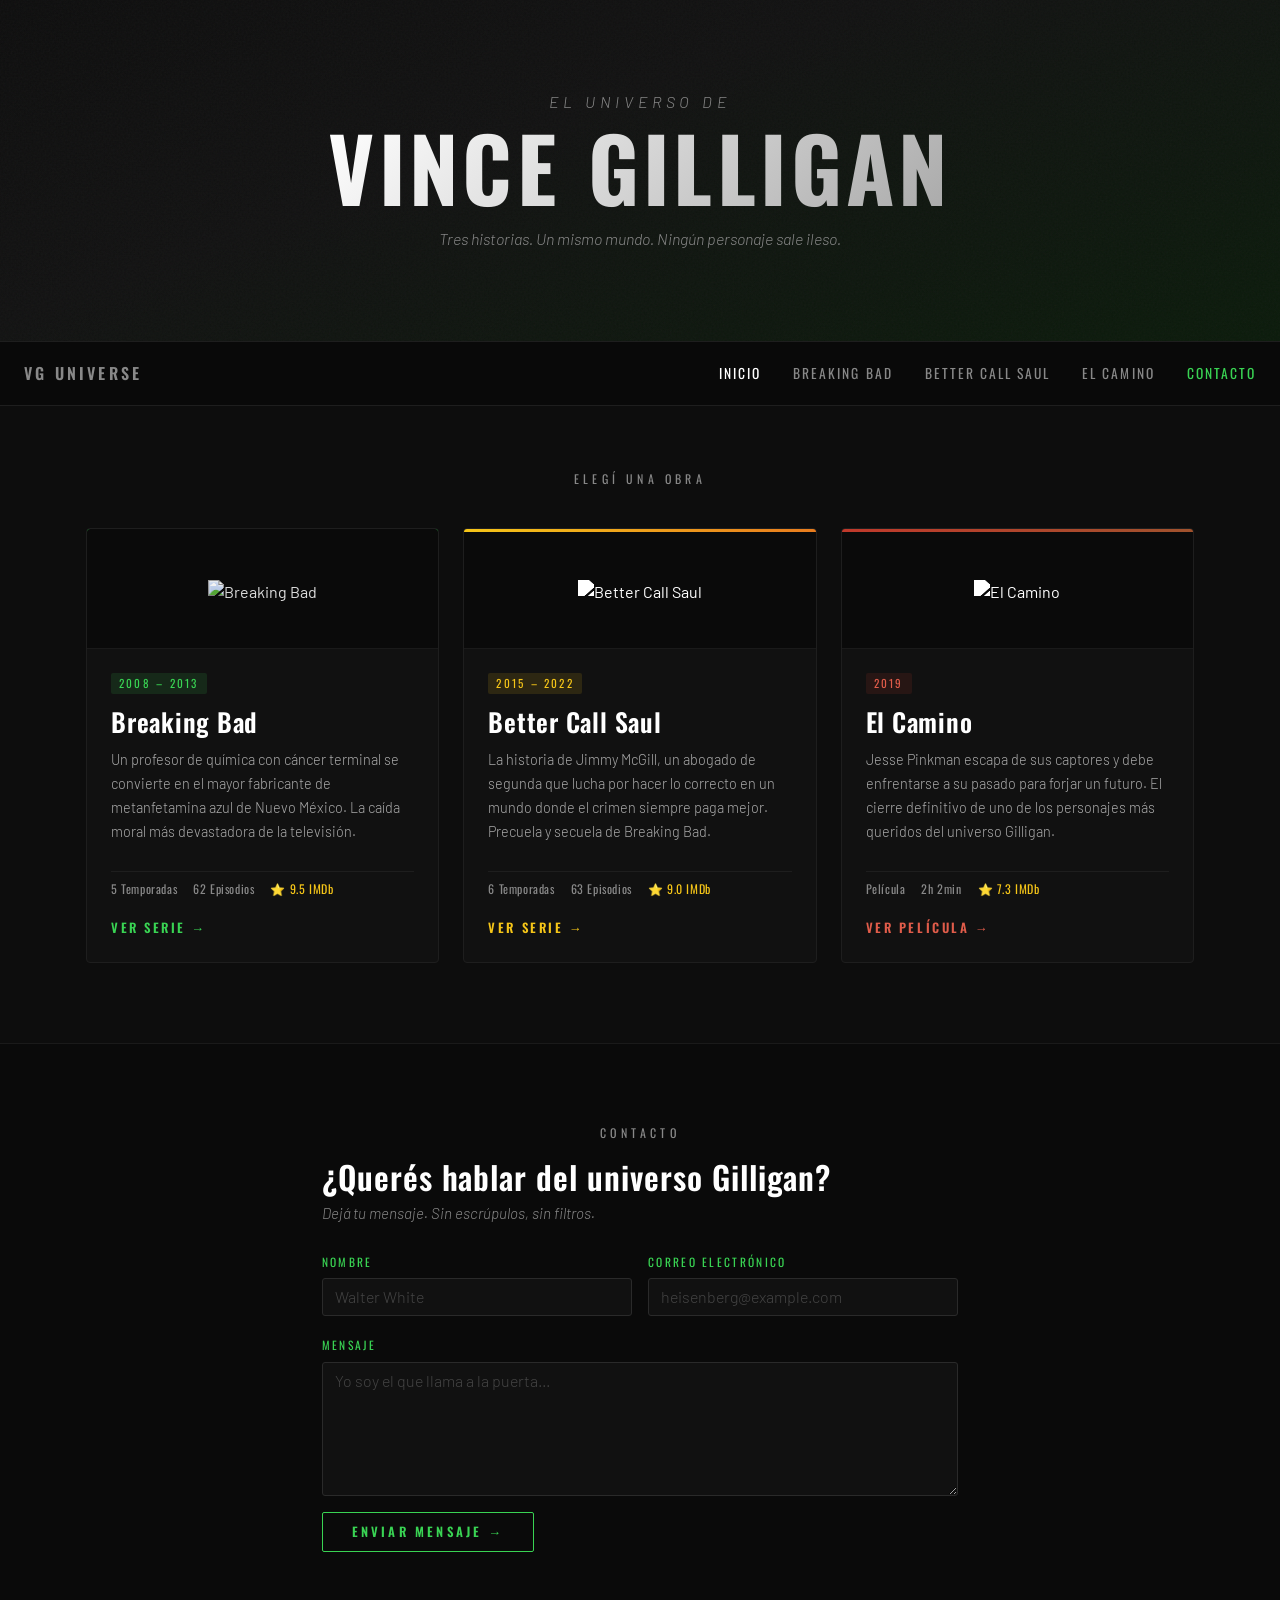
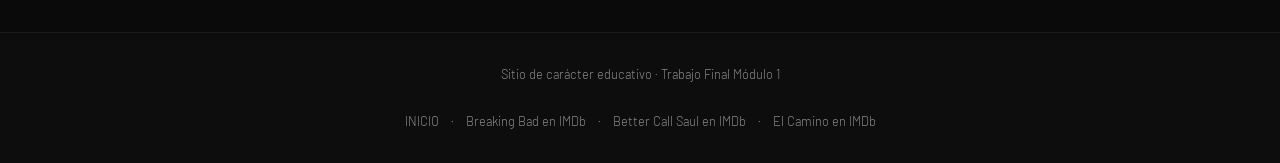
==== index.html @ 780919a8 "PAGINA VINCE GILLIGAN" ====
<!DOCTYPE html>
<html lang="es">
<head>
  <meta charset="UTF-8">
  <meta name="viewport" content="width=device-width, initial-scale=1.0">
  <title>El Universo de Vince Gilligan</title>
  <link rel="stylesheet" href="https://cdn.jsdelivr.net/npm/bootstrap@5.3.3/dist/css/bootstrap.min.css">
  <link href="https://fonts.googleapis.com/css2?family=Oswald:wght@400;600;700&family=Barlow:ital,wght@0,300;0,400;1,300&display=swap" rel="stylesheet">
  <link rel="stylesheet" href="index.css">
</head>
<body>

  <header>
    <div class="header-inner">
      <p class="header-eyebrow">El universo de</p>
      <h1 class="header-title">Vince Gilligan</h1>
      <p class="header-sub">Tres historias. Un mismo mundo. Ningún personaje sale ileso.</p>
    </div>
    <div class="header-noise"></div>
  </header>

  <nav class="navbar navbar-expand-md sticky-top vg-navbar">
    <div class="container-fluid px-4">
      <a href="index.html" class="navbar-brand nav-brand">VG Universe</a>
      <button class="navbar-toggler vg-toggler" type="button"
              data-bs-toggle="collapse" data-bs-target="#navMenu"
              aria-controls="navMenu" aria-expanded="false" aria-label="Navegación">
        <span class="toggler-bar"></span>
        <span class="toggler-bar"></span>
        <span class="toggler-bar"></span>
      </button>
      <div class="collapse navbar-collapse" id="navMenu" >
        <div class="nav-links ms-auto">
          <a href="index.html" class="active">INICIO</a>
          <a href="BB.html">Breaking Bad</a>
          <a href="BCS.html">Better Call Saul</a>
          <a href="EC.html">El Camino</a>
          <a href="#contacto" class="nav-contact">Contacto</a>
        </div>
      </div>
    </div>
  </nav>

  <main class="cards-section">
    <p class="section-label">Elegí una obra</p>
    <div class="container-xl px-3">
      <div class="row g-4 justify-content-center">

        <!-- Breaking Bad -->
        <div class="col-12 col-md-6 col-lg-4 d-flex">
          <a href="BB.html" class="show-card bb-card w-100">
            <div class="card-glow bb-glow"></div>
            <div class="card-img-wrap bb-logo-container">
              <img src="INDEXIMG/LOGOGRISBB.png" alt="Breaking Bad" class="show-logo logo-gray">
              <img src="https://upload.wikimedia.org/wikipedia/commons/thumb/7/77/Breaking_Bad_logo.svg/1280px-Breaking_Bad_logo.svg.png" alt="Breaking Bad" class="show-logo logo-green">
            </div>
            <div class="card-body">
              <span class="card-tag bb-tag">2008 – 2013</span>
              <h2 class="card-title">Breaking Bad</h2>
              <p class="card-desc">Un profesor de química con cáncer terminal se convierte en el mayor fabricante de metanfetamina azul de Nuevo México. La caída moral más devastadora de la televisión.</p>
              <div class="card-meta">
                <span>5 Temporadas</span>
                <span>62 Episodios</span>
                <span class="imdb-badge">⭐ 9.5 IMDb</span>
              </div>
              <div class="card-cta bb-cta">Ver serie →</div>
            </div>
          </a>
        </div>

        <!-- Better Call Saul -->
        <div class="col-12 col-md-6 col-lg-4 d-flex">
          <a href="BCS.html" class="show-card bcs-card w-100">
            <div class="card-glow bcs-glow"></div>
            <div class="card-img-wrap">
              <img src="https://www.freelogovectors.net/wp-content/uploads/2023/09/better-call-saul-logo-freelogovectors.net_.png" alt="Better Call Saul" class="show-logo bcs-logo">
            </div>
            <div class="card-body">
              <span class="card-tag bcs-tag">2015 – 2022</span>
              <h2 class="card-title">Better Call Saul</h2>
              <p class="card-desc">La historia de Jimmy McGill, un abogado de segunda que lucha por hacer lo correcto en un mundo donde el crimen siempre paga mejor. Precuela y secuela de Breaking Bad.</p>
              <div class="card-meta">
                <span>6 Temporadas</span>
                <span>63 Episodios</span>
                <span class="imdb-badge">⭐ 9.0 IMDb</span>
              </div>
              <div class="card-cta bcs-cta">Ver serie →</div>
            </div>
          </a>
        </div>

        <!-- El Camino -->
        <div class="col-12 col-md-6 col-lg-4 d-flex">
          <a href="EC.html" class="show-card ec-card w-100">
            <div class="card-glow ec-glow"></div>
            <div class="card-img-wrap">
              <img src="https://image.tmdb.org/t/p/original/qfAuSn7X34Ut09UqbxxXIEUAgaK.png" alt="El Camino" class="show-logo ec-logo">
            </div>
            <div class="card-body">
              <span class="card-tag ec-tag">2019</span>
              <h2 class="card-title">El Camino</h2>
              <p class="card-desc">Jesse Pinkman escapa de sus captores y debe enfrentarse a su pasado para forjar un futuro. El cierre definitivo de uno de los personajes más queridos del universo Gilligan.</p>
              <div class="card-meta">
                <span>Película</span>
                <span>2h 2min</span>
                <span class="imdb-badge">⭐ 7.3 IMDb</span>
              </div>
              <div class="card-cta ec-cta">Ver película →</div>
            </div>
          </a>
        </div>

      </div>
    </div>
  </main>

  <!-- SECCIÓN CONTACTO -->
  <section id="contacto" class="contact-section">
    <div class="container-xl px-3">
      <div class="row justify-content-center">
        <div class="col-12 col-lg-7">
          <p class="section-label mb-3">Contacto</p>
          <h2 class="contact-title">¿Querés hablar del universo Gilligan?</h2>
          <p class="contact-sub">Dejá tu mensaje. Sin escrúpulos, sin filtros.</p>
          <div class="row g-3 mt-1">
            <div class="col-12 col-sm-6">
              <label class="form-label vg-label" for="nombre">Nombre</label>
              <input type="text" id="nombre" class="form-control vg-input" placeholder="Walter White">
            </div>
            <div class="col-12 col-sm-6">
              <label class="form-label vg-label" for="email">Correo electrónico</label>
              <input type="email" id="email" class="form-control vg-input" placeholder="heisenberg@example.com">
            </div>
            <div class="col-12">
              <label class="form-label vg-label" for="mensaje">Mensaje</label>
              <textarea id="mensaje" class="form-control vg-input" rows="5" placeholder="Yo soy el que llama a la puerta..."></textarea>
            </div>
            <div class="col-12">
              <button type="button" class="btn vg-btn">Enviar mensaje →</button>
            </div>
          </div>
        </div>
      </div>
    </div>
  </section>

  <footer>
    <p>Sitio de carácter educativo · Trabajo Final Módulo 1</p>
    <div class="footer-links">
      <a href="index.html">INICIO</a>
      <span>·</span>
      <a href="https://www.imdb.com/title/tt0903747/" target="_blank">Breaking Bad en IMDb</a>
      <span>·</span>
      <a href="https://www.imdb.com/title/tt3032476/" target="_blank">Better Call Saul en IMDb</a>
      <span>·</span>
      <a href="https://www.imdb.com/title/tt9243946/" target="_blank">El Camino en IMDb</a>
    </div>
  </footer>

  <script src="https://cdn.jsdelivr.net/npm/bootstrap@5.3.3/dist/js/bootstrap.bundle.min.js"></script>
</body>
</html>
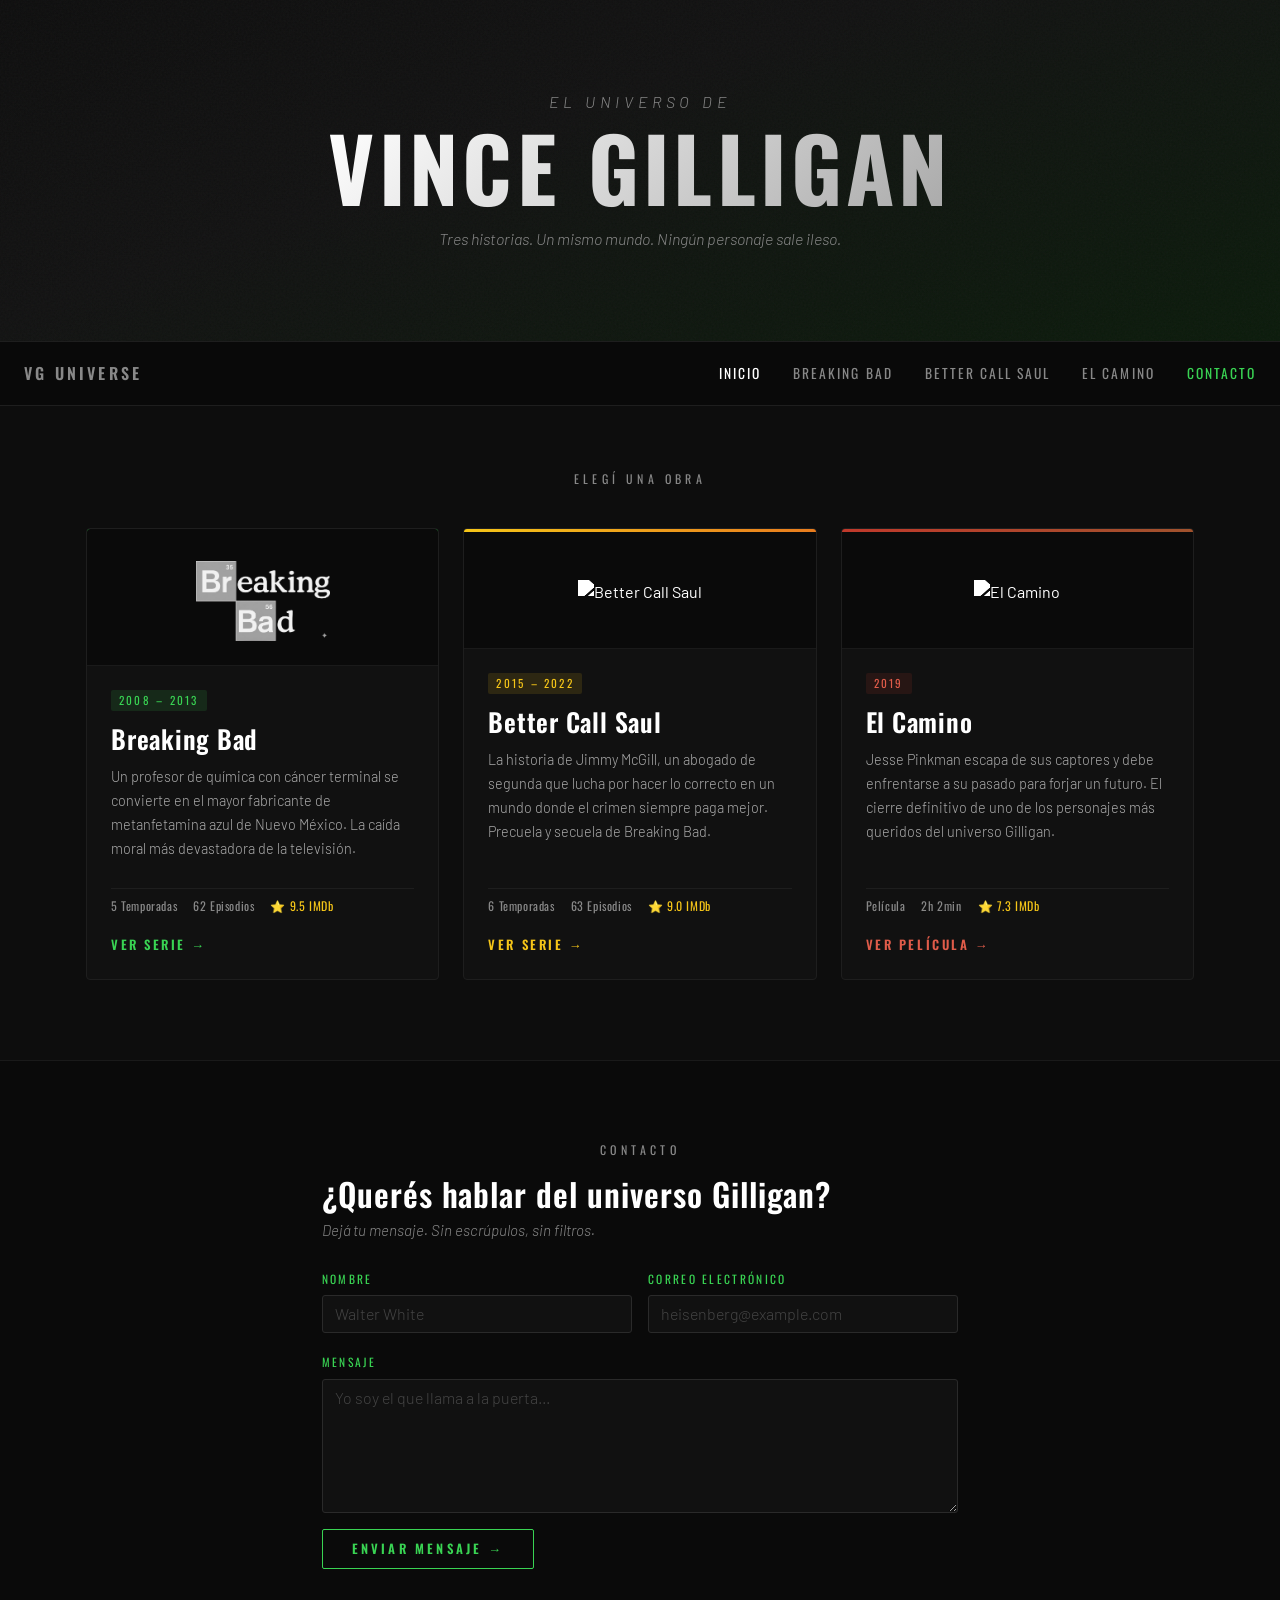
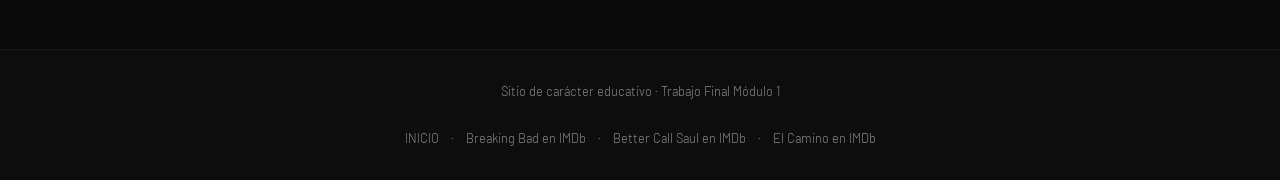
==== commit 368381ef: "Añadir página de contacto y actualizar navegación" ====
--- a/index.html
+++ b/index.html
@@ -35,7 +35,7 @@
           <a href="BB.html">Breaking Bad</a>
           <a href="BCS.html">Better Call Saul</a>
           <a href="EC.html">El Camino</a>
-          <a href="#contacto" class="nav-contact">Contacto</a>
+          <a href="contacto.html" class="nav-contact">Contacto</a>
         </div>
       </div>
     </div>
--- a/index.css
+++ b/index.css
@@ -0,0 +1,224 @@
+
+
+:root {
+  --bb-green:   #39d353;
+  --bcs-yellow: #f5c518;
+  --bcs-orange: #e87c1e;
+  --ec-red:     #c0392b;
+  --ec-warm:    #a0522d;
+  --text-light: #e8e8e8;
+  --text-muted: #888;
+}
+
+html { scroll-behavior: smooth; }
+body { background: #0d0d0d; color: var(--text-light); font-family: 'Barlow', sans-serif; }
+
+/* ── HEADER ── */
+header {
+  position: relative;
+  min-height: 38vh;
+  display: flex; align-items: center; justify-content: center;
+  text-align: center;
+  background: linear-gradient(160deg, #0d0d0d 0%, #111 40%, #0a1a0a 100%);
+  border-bottom: 1px solid #1e1e1e;
+  overflow: hidden;
+}
+.header-noise {
+  position: absolute; inset: 0;
+  background-image: url("data:image/svg+xml,%3Csvg viewBox='0 0 200 200' xmlns='http://www.w3.org/2000/svg'%3E%3Cfilter id='n'%3E%3CfeTurbulence type='fractalNoise' baseFrequency='0.9' numOctaves='4' stitchTiles='stitch'/%3E%3C/filter%3E%3Crect width='100%25' height='100%25' filter='url(%23n)' opacity='0.04'/%3E%3C/svg%3E");
+  pointer-events: none;
+}
+.header-inner { position: relative; z-index: 1; padding: 2rem; }
+.header-eyebrow {
+  font-family: 'Barlow', sans-serif; font-style: italic; font-weight: 300;
+  font-size: 1rem; letter-spacing: 0.3em; color: var(--text-muted);
+  text-transform: uppercase; margin-bottom: 0.5rem;
+}
+.header-title {
+  font-family: 'Oswald', sans-serif;
+  font-size: clamp(2.8rem, 7vw, 5.5rem);
+  font-weight: 700; letter-spacing: 0.05em; text-transform: uppercase; line-height: 1;
+  background: linear-gradient(135deg, #fff 0%, #aaa 100%);
+  -webkit-background-clip: text; -webkit-text-fill-color: transparent; background-clip: text;
+  margin-bottom: 1rem;
+}
+.header-sub {
+  font-size: 1rem; font-weight: 300; color: var(--text-muted);
+  font-style: italic; max-width: 480px; margin: 0 auto; line-height: 1.6;
+}
+
+/* ── NAVBAR ── */
+.vg-navbar {
+  background: rgba(10,10,10,0.95) !important;
+  backdrop-filter: blur(10px);
+  border-bottom: 1px solid #1e1e1e;
+  padding-top: 0.9rem; padding-bottom: 0.9rem;
+}
+.nav-brand {
+  font-family: 'Oswald', sans-serif; font-size: 1rem; font-weight: 600;
+  letter-spacing: 0.2em; text-transform: uppercase;
+  color: var(--text-muted) !important; text-decoration: none; transition: color 0.2s;
+}
+.nav-brand:hover { color: #fff !important; }
+.nav-links { display: flex; gap: 2rem; align-items: center; flex-wrap: wrap; }
+.nav-links a {
+  font-family: 'Oswald', sans-serif; font-size: 0.85rem; font-weight: 400;
+  letter-spacing: 0.15em; text-transform: uppercase;
+  color: var(--text-muted); text-decoration: none; transition: color 0.2s;
+}
+.nav-links a:hover, .nav-links a.active { color: #fff; }
+.nav-contact { color: var(--bb-green) !important; }
+.nav-contact:hover { color: #fff !important; }
+
+/* Hamburguesa custom */
+.vg-toggler {
+  border: 1px solid #333; background: transparent;
+  padding: 6px 8px; border-radius: 3px;
+}
+.vg-toggler:focus { box-shadow: none; outline: none; }
+.toggler-bar {
+  display: block; width: 22px; height: 2px;
+  background: var(--text-muted); margin: 4px 0;
+  transition: background 0.2s;
+}
+.vg-toggler:hover .toggler-bar { background: #fff; }
+
+/* Collapse mobile */
+@media (max-width: 767px) {
+  .nav-links {
+    flex-direction: column; align-items: flex-start;
+    gap: 0.75rem; padding: 1rem 0;
+  }
+}
+
+/* ── CARDS SECTION ── */
+.cards-section { padding: 4rem 0 5rem; }
+.section-label {
+  font-family: 'Oswald', sans-serif; font-size: 0.75rem;
+  letter-spacing: 0.35em; text-transform: uppercase;
+  color: var(--text-muted); text-align: center; margin-bottom: 2.5rem;
+}
+
+/* ── SHOW CARD ── */
+.show-card {
+  position: relative;
+  display: flex; flex-direction: column;
+  background: #111; border-radius: 4px; overflow: hidden;
+  text-decoration: none; color: inherit;
+  border: 1px solid #1e1e1e;
+  transition: transform 0.3s ease, box-shadow 0.3s ease, border-color 0.3s ease;
+}
+.show-card:hover { transform: translateY(-6px); }
+.bb-card:hover  { border-color: var(--bb-green);  box-shadow: 0 16px 48px rgba(57,211,83,0.15); }
+.bcs-card:hover { border-color: var(--bcs-yellow); box-shadow: 0 16px 48px rgba(245,197,24,0.15); }
+.ec-card:hover  { border-color: var(--ec-red);     box-shadow: 0 16px 48px rgba(192,57,43,0.15); }
+
+.card-glow { position: absolute; top: 0; left: 0; right: 0; height: 3px; }
+.bb-glow  { background: var(--bb-green); }
+.bcs-glow { background: linear-gradient(90deg, var(--bcs-yellow), var(--bcs-orange)); }
+.ec-glow  { background: linear-gradient(90deg, var(--ec-red), var(--ec-warm)); }
+
+/* Logo transition BB */
+.bb-logo-container { position: relative; display: flex; justify-content: center; align-items: center; }
+.bb-logo-container .show-logo { transition: opacity 0.4s ease-in-out; }
+.logo-green { position: absolute; opacity: 0; }
+.bb-card:hover .logo-gray  { opacity: 0; }
+.bb-card:hover .logo-green { opacity: 1; }
+
+.card-img-wrap {
+  background: #0a0a0a; padding: 2rem 2rem 1.5rem;
+  display: flex; align-items: center; justify-content: center;
+  min-height: 120px; border-bottom: 1px solid #1a1a1a;
+}
+.show-logo {
+  max-width: 220px; max-height: 80px; object-fit: contain;
+  filter: brightness(0.95); transition: filter 0.3s;
+}
+.show-card:hover .show-logo { filter: brightness(1.1); }
+.bcs-logo { filter: brightness(0) invert(1); }
+.ec-logo  { filter: brightness(0) invert(1); }
+
+.card-body { padding: 1.5rem; display: flex; flex-direction: column; gap: 0.75rem; flex: 1; }
+
+.card-tag {
+  font-family: 'Oswald', sans-serif; font-size: 0.7rem;
+  letter-spacing: 0.2em; text-transform: uppercase;
+  padding: 2px 8px; border-radius: 2px; width: fit-content;
+}
+.bb-tag  { background: rgba(57,211,83,0.12);  color: var(--bb-green); }
+.bcs-tag { background: rgba(245,197,24,0.12); color: var(--bcs-yellow); }
+.ec-tag  { background: rgba(192,57,43,0.12);  color: #e05c4a; }
+
+.card-title {
+  font-family: 'Oswald', sans-serif; font-size: 1.6rem;
+  font-weight: 600; letter-spacing: 0.03em; color: #fff;
+}
+.card-desc { font-size: 0.9rem; font-weight: 300; line-height: 1.65; color: #aaa; flex: 1; }
+.card-meta {
+  display: flex; gap: 1rem; flex-wrap: wrap;
+  font-size: 0.75rem; color: var(--text-muted);
+  font-family: 'Oswald', sans-serif; letter-spacing: 0.05em;
+  padding-top: 0.5rem; border-top: 1px solid #1e1e1e;
+}
+.imdb-badge { color: var(--bcs-yellow); }
+.card-cta {
+  display: inline-block; margin-top: 0.5rem;
+  font-family: 'Oswald', sans-serif; font-size: 0.8rem;
+  font-weight: 600; letter-spacing: 0.2em; text-transform: uppercase;
+  transition: letter-spacing 0.2s;
+}
+.show-card:hover .card-cta { letter-spacing: 0.3em; }
+.bb-cta  { color: var(--bb-green); }
+.bcs-cta { color: var(--bcs-yellow); }
+.ec-cta  { color: #e05c4a; }
+
+/* ── CONTACTO ── */
+.contact-section {
+  padding: 5rem 0;
+  border-top: 1px solid #1a1a1a;
+  background: #0a0a0a;
+}
+.contact-title {
+  font-family: 'Oswald', sans-serif; font-size: clamp(1.4rem, 3vw, 2rem);
+  font-weight: 600; color: #fff; letter-spacing: 0.03em; margin-bottom: 0.4rem;
+}
+.contact-sub {
+  font-size: 0.95rem; font-weight: 300; font-style: italic;
+  color: var(--text-muted); margin-bottom: 0.5rem;
+}
+.vg-label {
+  font-family: 'Oswald', sans-serif; font-size: 0.72rem;
+  letter-spacing: 0.2em; text-transform: uppercase; color: var(--bb-green);
+}
+.vg-input {
+  background: #111; border: 1px solid #2a2a2a; color: #e4e4e4;
+  border-radius: 3px; font-family: 'Barlow', sans-serif; font-weight: 300;
+  transition: border-color 0.2s, box-shadow 0.2s;
+}
+.vg-input:focus {
+  background: #111; color: #e4e4e4;
+  border-color: var(--bb-green);
+  box-shadow: 0 0 0 2px rgba(57,211,83,0.12);
+  outline: none;
+}
+.vg-input::placeholder { color: #444; }
+.vg-btn {
+  font-family: 'Oswald', sans-serif; font-size: 0.8rem; font-weight: 600;
+  letter-spacing: 0.25em; text-transform: uppercase;
+  color: var(--bb-green); border: 1px solid var(--bb-green);
+  background: transparent; border-radius: 2px;
+  padding: 0.6rem 1.8rem;
+  transition: background 0.2s, color 0.2s, letter-spacing 0.2s;
+}
+.vg-btn:hover { background: var(--bb-green); color: #000; letter-spacing: 0.35em; }
+
+/* ── FOOTER ── */
+footer {
+  text-align: center; padding: 2rem;
+  border-top: 1px solid #1a1a1a;
+  color: var(--text-muted); font-size: 0.8rem; font-weight: 300;
+  display: flex; flex-direction: column; gap: 0.75rem;
+}
+.footer-links { display: flex; align-items: center; justify-content: center; gap: 0.75rem; flex-wrap: wrap; }
+.footer-links a { color: var(--text-muted); text-decoration: none; transition: color 0.2s; }
+.footer-links a:hover { color: #fff; }
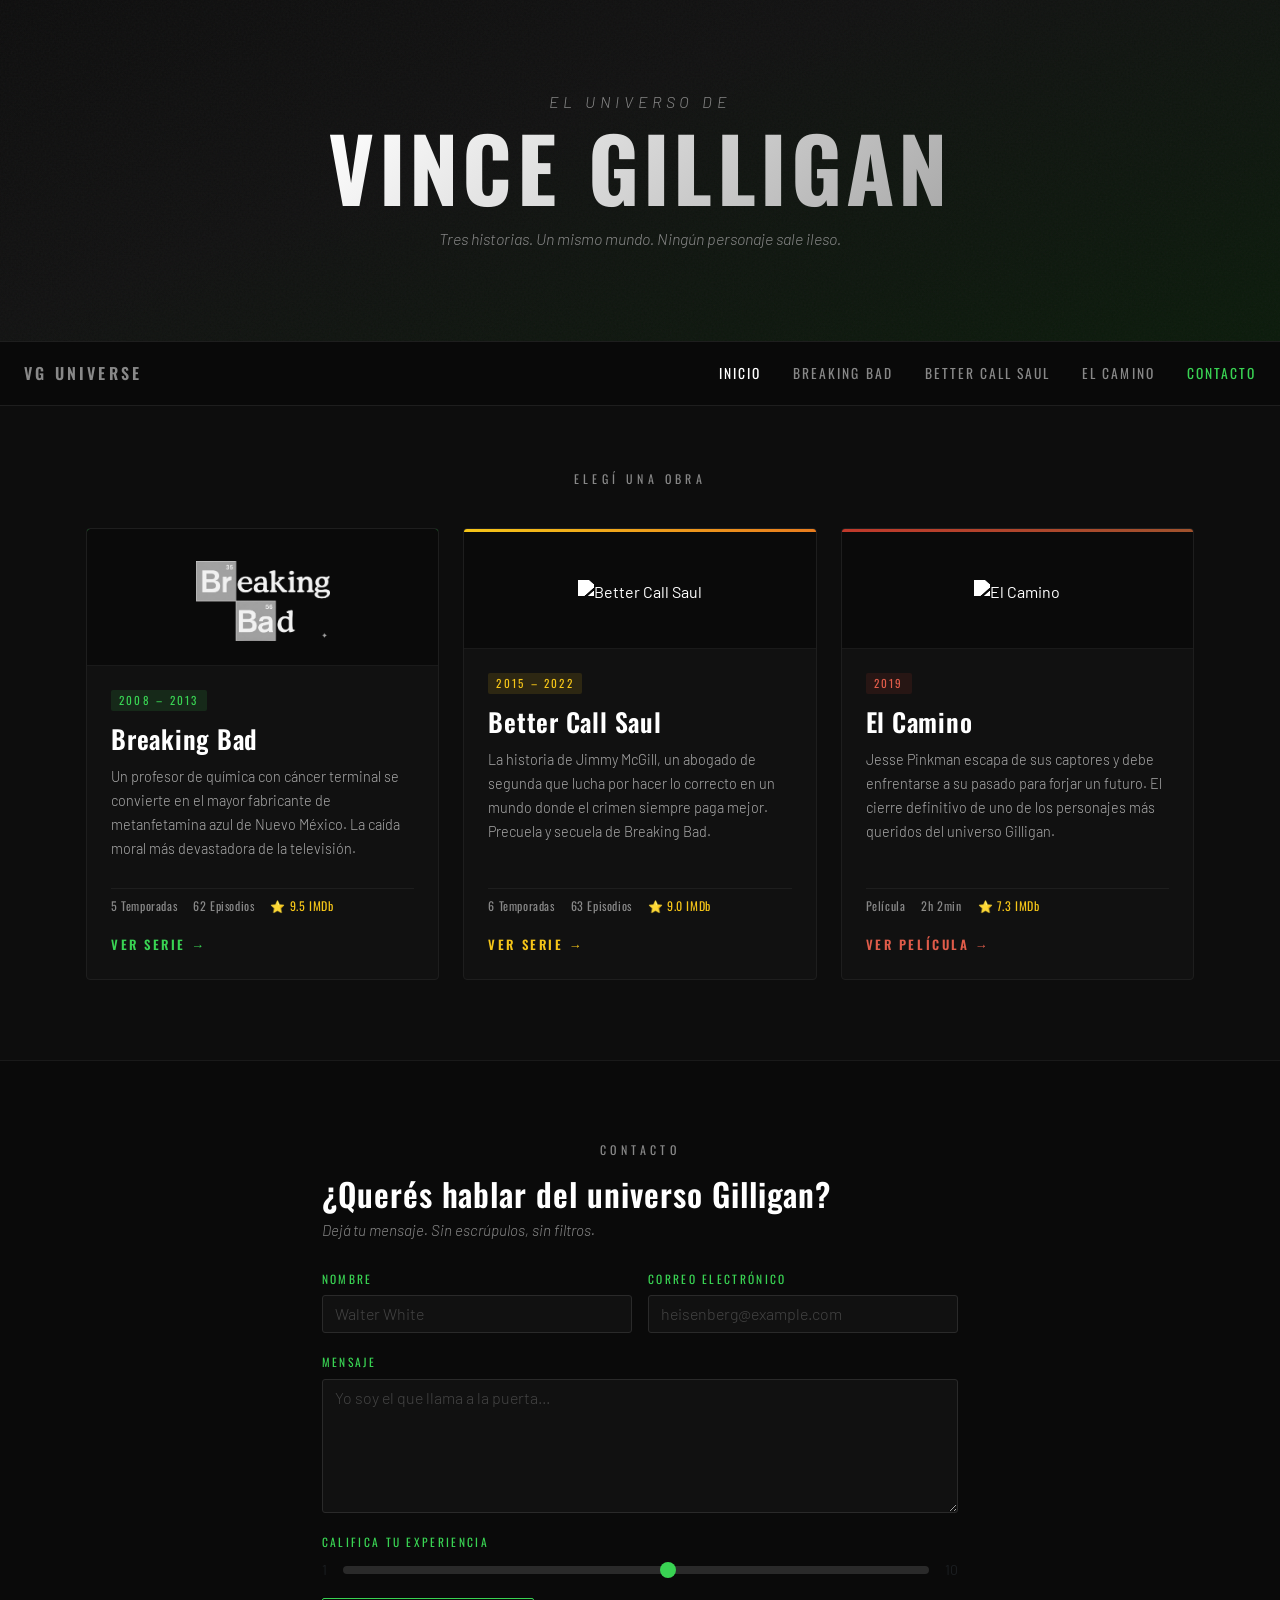
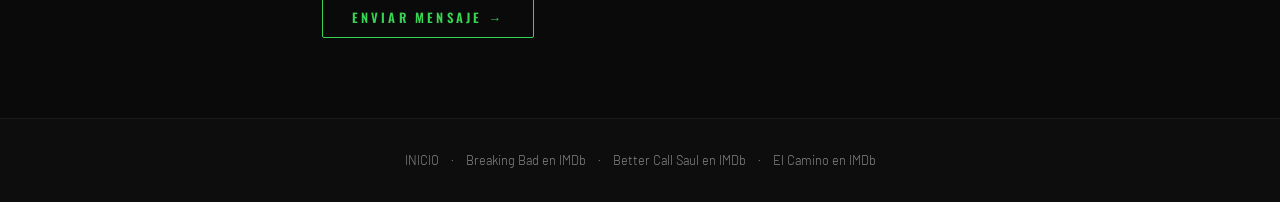
==== commit 1c8f3e1c: "Añadir barra de calificación a los formularios" ====
--- a/index.html
+++ b/index.html
@@ -1,13 +1,17 @@
 <!DOCTYPE html>
 <html lang="es">
+
 <head>
   <meta charset="UTF-8">
   <meta name="viewport" content="width=device-width, initial-scale=1.0">
   <title>El Universo de Vince Gilligan</title>
   <link rel="stylesheet" href="https://cdn.jsdelivr.net/npm/bootstrap@5.3.3/dist/css/bootstrap.min.css">
-  <link href="https://fonts.googleapis.com/css2?family=Oswald:wght@400;600;700&family=Barlow:ital,wght@0,300;0,400;1,300&display=swap" rel="stylesheet">
+  <link
+    href="https://fonts.googleapis.com/css2?family=Oswald:wght@400;600;700&family=Barlow:ital,wght@0,300;0,400;1,300&display=swap"
+    rel="stylesheet">
   <link rel="stylesheet" href="index.css">
 </head>
+
 <body>
 
   <header>
@@ -22,14 +26,13 @@
   <nav class="navbar navbar-expand-md sticky-top vg-navbar">
     <div class="container-fluid px-4">
       <a href="index.html" class="navbar-brand nav-brand">VG Universe</a>
-      <button class="navbar-toggler vg-toggler" type="button"
-              data-bs-toggle="collapse" data-bs-target="#navMenu"
-              aria-controls="navMenu" aria-expanded="false" aria-label="Navegación">
+      <button class="navbar-toggler vg-toggler" type="button" data-bs-toggle="collapse" data-bs-target="#navMenu"
+        aria-controls="navMenu" aria-expanded="false" aria-label="Navegación">
         <span class="toggler-bar"></span>
         <span class="toggler-bar"></span>
         <span class="toggler-bar"></span>
       </button>
-      <div class="collapse navbar-collapse" id="navMenu" >
+      <div class="collapse navbar-collapse" id="navMenu">
         <div class="nav-links ms-auto">
           <a href="index.html" class="active">INICIO</a>
           <a href="BB.html">Breaking Bad</a>
@@ -52,12 +55,15 @@
             <div class="card-glow bb-glow"></div>
             <div class="card-img-wrap bb-logo-container">
               <img src="INDEXIMG/LOGOGRISBB.png" alt="Breaking Bad" class="show-logo logo-gray">
-              <img src="https://upload.wikimedia.org/wikipedia/commons/thumb/7/77/Breaking_Bad_logo.svg/1280px-Breaking_Bad_logo.svg.png" alt="Breaking Bad" class="show-logo logo-green">
+              <img
+                src="https://upload.wikimedia.org/wikipedia/commons/thumb/7/77/Breaking_Bad_logo.svg/1280px-Breaking_Bad_logo.svg.png"
+                alt="Breaking Bad" class="show-logo logo-green">
             </div>
             <div class="card-body">
               <span class="card-tag bb-tag">2008 – 2013</span>
               <h2 class="card-title">Breaking Bad</h2>
-              <p class="card-desc">Un profesor de química con cáncer terminal se convierte en el mayor fabricante de metanfetamina azul de Nuevo México. La caída moral más devastadora de la televisión.</p>
+              <p class="card-desc">Un profesor de química con cáncer terminal se convierte en el mayor fabricante de
+                metanfetamina azul de Nuevo México. La caída moral más devastadora de la televisión.</p>
               <div class="card-meta">
                 <span>5 Temporadas</span>
                 <span>62 Episodios</span>
@@ -73,12 +79,15 @@
           <a href="BCS.html" class="show-card bcs-card w-100">
             <div class="card-glow bcs-glow"></div>
             <div class="card-img-wrap">
-              <img src="https://www.freelogovectors.net/wp-content/uploads/2023/09/better-call-saul-logo-freelogovectors.net_.png" alt="Better Call Saul" class="show-logo bcs-logo">
+              <img
+                src="https://www.freelogovectors.net/wp-content/uploads/2023/09/better-call-saul-logo-freelogovectors.net_.png"
+                alt="Better Call Saul" class="show-logo bcs-logo">
             </div>
             <div class="card-body">
               <span class="card-tag bcs-tag">2015 – 2022</span>
               <h2 class="card-title">Better Call Saul</h2>
-              <p class="card-desc">La historia de Jimmy McGill, un abogado de segunda que lucha por hacer lo correcto en un mundo donde el crimen siempre paga mejor. Precuela y secuela de Breaking Bad.</p>
+              <p class="card-desc">La historia de Jimmy McGill, un abogado de segunda que lucha por hacer lo correcto en
+                un mundo donde el crimen siempre paga mejor. Precuela y secuela de Breaking Bad.</p>
               <div class="card-meta">
                 <span>6 Temporadas</span>
                 <span>63 Episodios</span>
@@ -94,12 +103,14 @@
           <a href="EC.html" class="show-card ec-card w-100">
             <div class="card-glow ec-glow"></div>
             <div class="card-img-wrap">
-              <img src="https://image.tmdb.org/t/p/original/qfAuSn7X34Ut09UqbxxXIEUAgaK.png" alt="El Camino" class="show-logo ec-logo">
+              <img src="https://image.tmdb.org/t/p/original/qfAuSn7X34Ut09UqbxxXIEUAgaK.png" alt="El Camino"
+                class="show-logo ec-logo">
             </div>
             <div class="card-body">
               <span class="card-tag ec-tag">2019</span>
               <h2 class="card-title">El Camino</h2>
-              <p class="card-desc">Jesse Pinkman escapa de sus captores y debe enfrentarse a su pasado para forjar un futuro. El cierre definitivo de uno de los personajes más queridos del universo Gilligan.</p>
+              <p class="card-desc">Jesse Pinkman escapa de sus captores y debe enfrentarse a su pasado para forjar un
+                futuro. El cierre definitivo de uno de los personajes más queridos del universo Gilligan.</p>
               <div class="card-meta">
                 <span>Película</span>
                 <span>2h 2min</span>
@@ -133,7 +144,16 @@
             </div>
             <div class="col-12">
               <label class="form-label vg-label" for="mensaje">Mensaje</label>
-              <textarea id="mensaje" class="form-control vg-input" rows="5" placeholder="Yo soy el que llama a la puerta..."></textarea>
+              <textarea id="mensaje" class="form-control vg-input" rows="5"
+                placeholder="Yo soy el que llama a la puerta..."></textarea>
+            </div>
+            <div class="col-12">
+              <label class="form-label vg-label" for="calificacion-index">Califica tu experiencia</label>
+              <div class="d-flex align-items-center gap-3">
+                <span class="text-muted small">1</span>
+                <input type="range" class="form-range vg-range" min="1" max="10" step="1" id="calificacion-index">
+                <span class="text-muted small">10</span>
+              </div>
             </div>
             <div class="col-12">
               <button type="button" class="btn vg-btn">Enviar mensaje →</button>
@@ -145,7 +165,7 @@
   </section>
 
   <footer>
-    <p>Sitio de carácter educativo · Trabajo Final Módulo 1</p>
+
     <div class="footer-links">
       <a href="index.html">INICIO</a>
       <span>·</span>
@@ -159,4 +179,5 @@
 
   <script src="https://cdn.jsdelivr.net/npm/bootstrap@5.3.3/dist/js/bootstrap.bundle.min.js"></script>
 </body>
+
 </html>
--- a/index.css
+++ b/index.css
@@ -202,6 +202,17 @@
   outline: none;
 }
 .vg-input::placeholder { color: #444; }
+
+.vg-range::-webkit-slider-thumb {
+  background: var(--bb-green);
+}
+.vg-range::-moz-range-thumb {
+  background: var(--bb-green);
+}
+.vg-range::-webkit-slider-runnable-track {
+  background: #2a2a2a;
+}
+
 .vg-btn {
   font-family: 'Oswald', sans-serif; font-size: 0.8rem; font-weight: 600;
   letter-spacing: 0.25em; text-transform: uppercase;
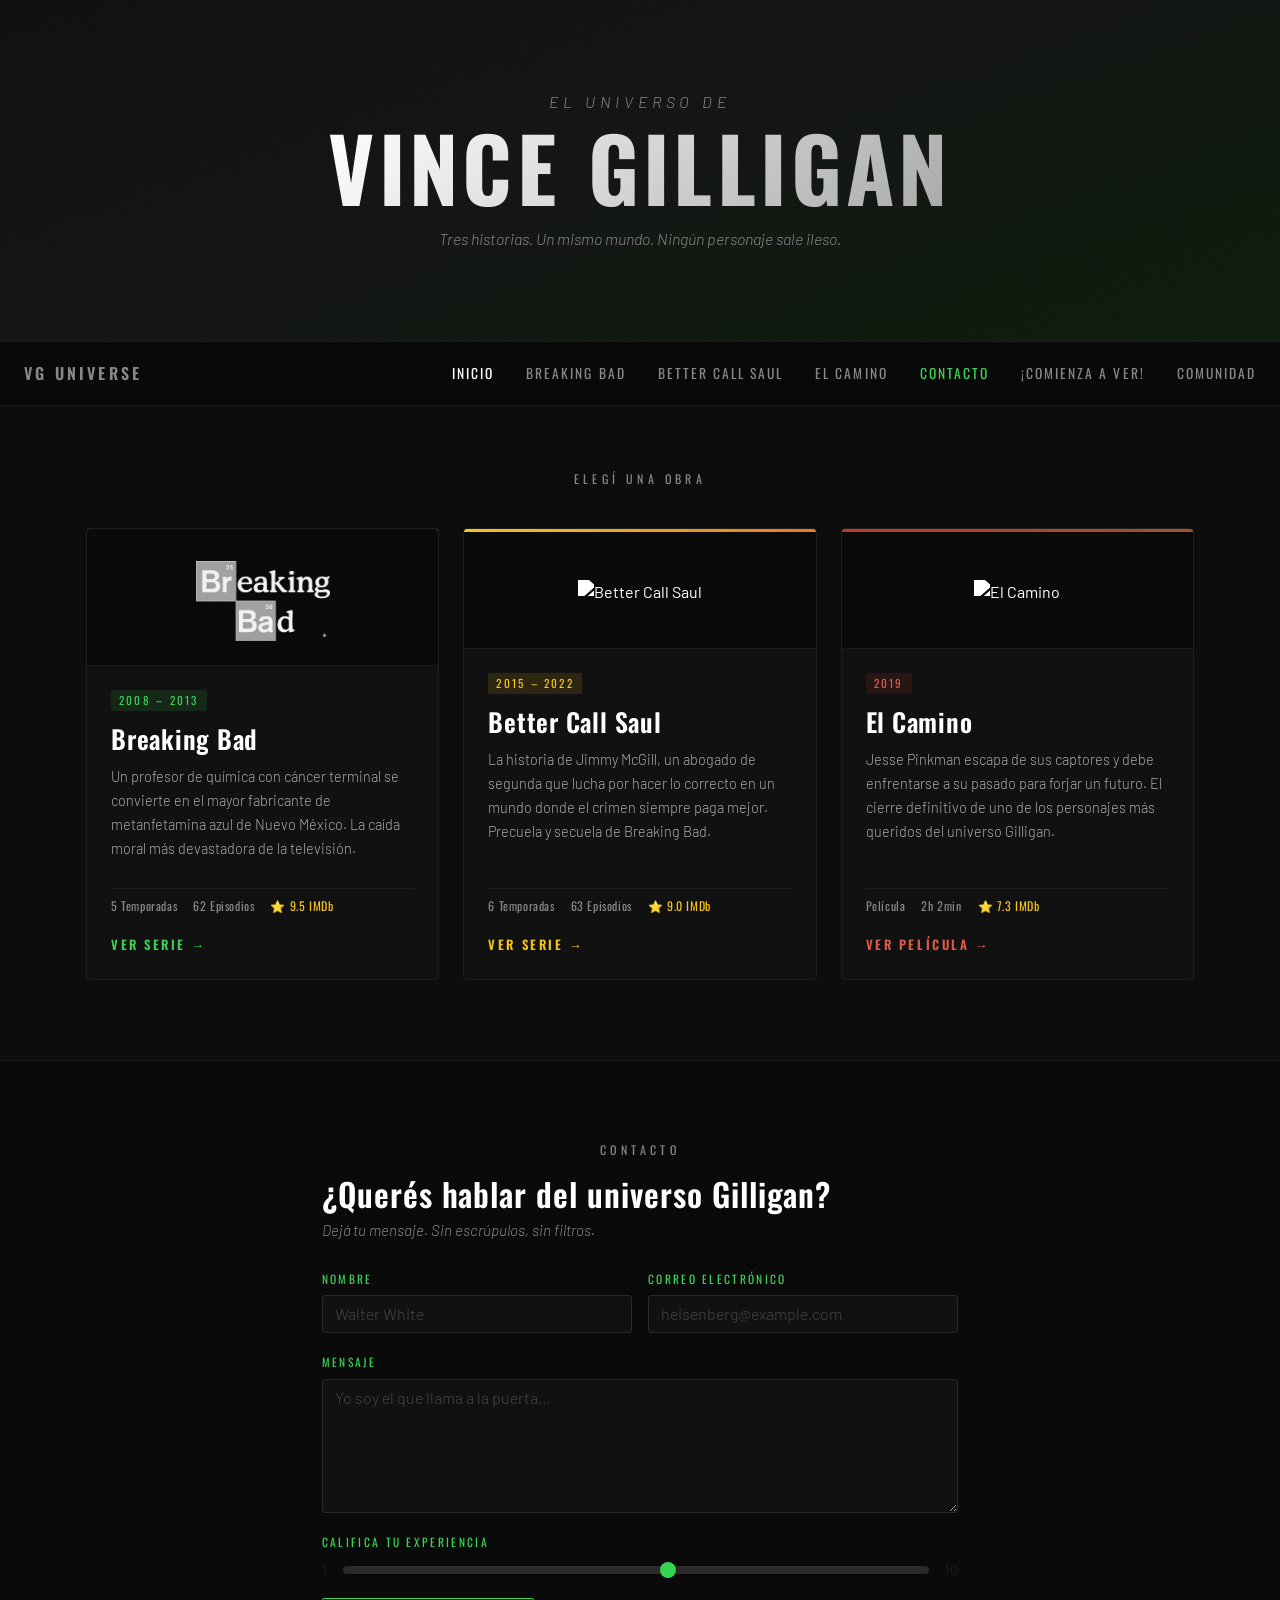
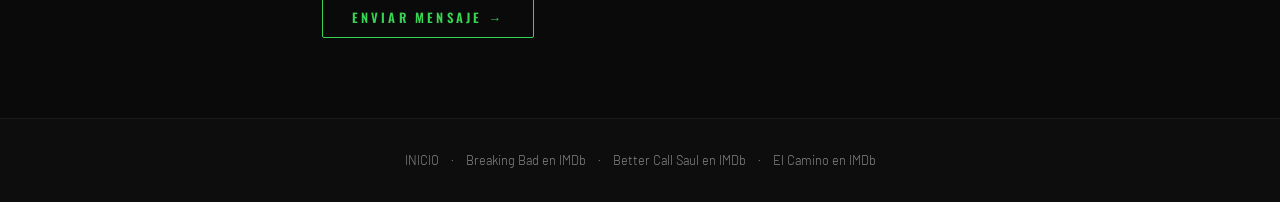
==== commit b4fc82c0: "TP 2. JS AÑADIDO" ====
--- a/index.html
+++ b/index.html
@@ -39,6 +39,8 @@
           <a href="BCS.html">Better Call Saul</a>
           <a href="EC.html">El Camino</a>
           <a href="contacto.html" class="nav-contact">Contacto</a>
+          <a href="comienza-a-ver.html">¡COMIENZA A VER!</a>
+          <a href="comunidad.html">COMUNIDAD</a>
         </div>
       </div>
     </div>
